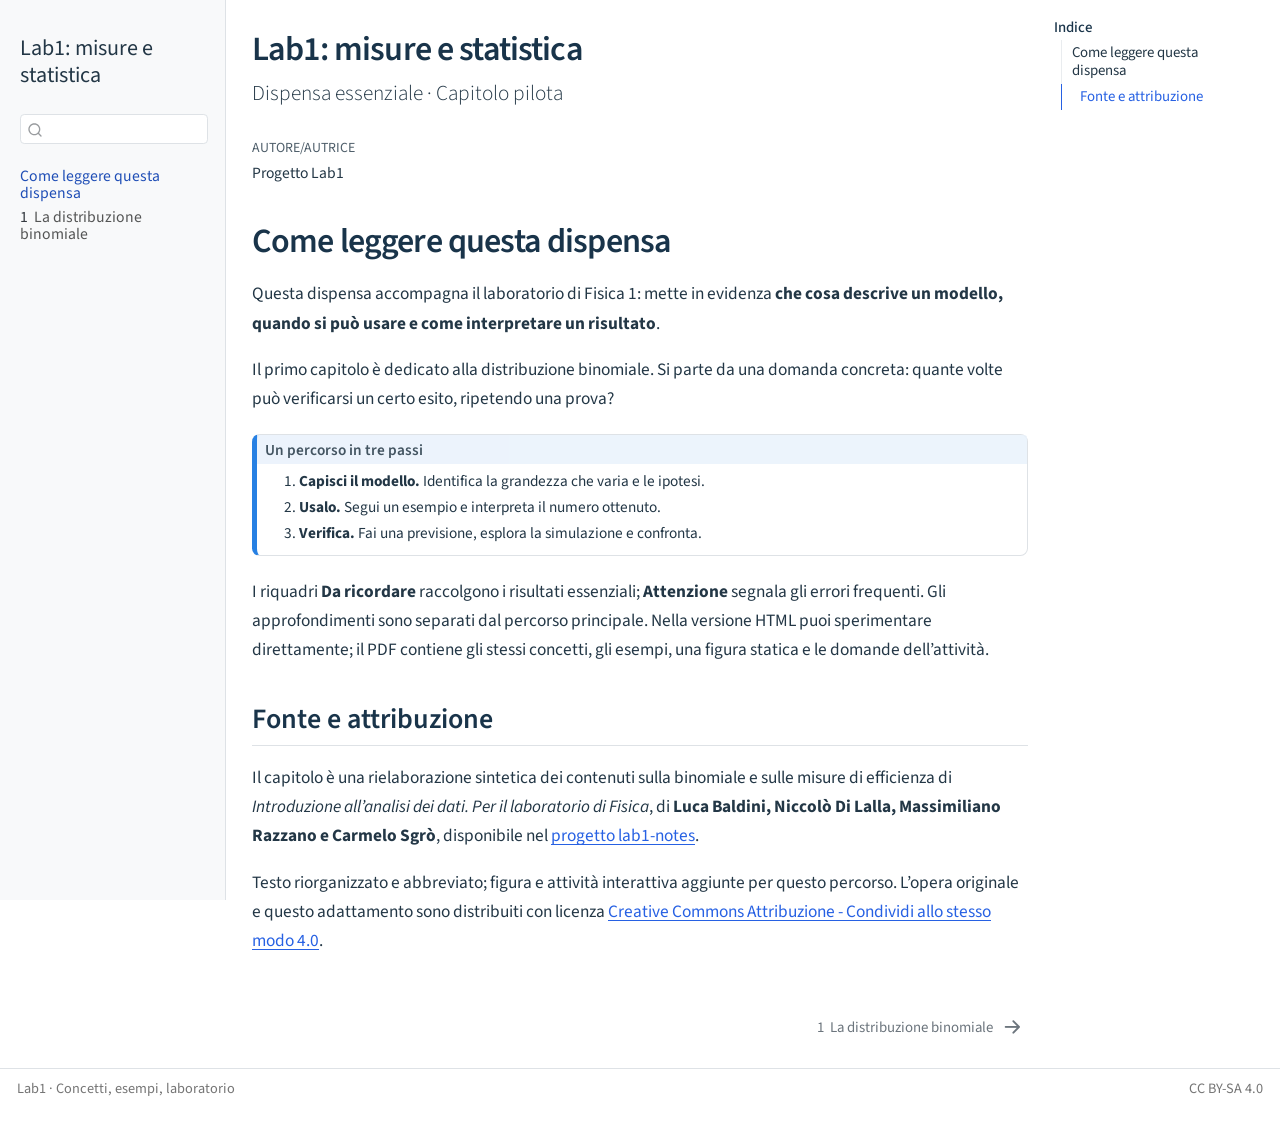
==== _book/index.html @ 95ddbf83 "first attempt" ====
<!DOCTYPE html>
<html xmlns="http://www.w3.org/1999/xhtml" lang="it" xml:lang="it"><head>

<meta charset="utf-8">
<meta name="generator" content="quarto-1.11.9">

<meta name="viewport" content="width=device-width, initial-scale=1.0, user-scalable=yes">

<meta name="author" content="Progetto Lab1">

<title>Lab1: misure e statistica</title>
<style>
/* Default styles provided by pandoc.
** See https://pandoc.org/MANUAL.html#variables-for-html for config info.
*/
span.smallcaps{font-variant: small-caps;}
div.columns{display: flex; gap: 1.5em;}
div.column{flex: auto;}
@media screen {
div.columns{gap: min(4vw, 1.5em);}
div.column{overflow-x: auto;}
}
div.hanging-indent{margin-left: 1.5em; text-indent: -1.5em;}
ul.task-list{list-style: none;}
ul.task-list li input[type="checkbox"] {
  width: 0.8em;
  margin: 0 0.8em 0.2em -1em; /* quarto-specific, see https://github.com/quarto-dev/quarto-cli/issues/4556 */ 
  vertical-align: middle;
}
</style>


<script src="site_libs/quarto-nav/quarto-nav.js"></script>
<script src="site_libs/quarto-nav/headroom.min.js"></script>
<script src="site_libs/clipboard/clipboard.min.js"></script>
<script src="site_libs/quarto-search/autocomplete.umd.js"></script>
<script src="site_libs/quarto-search/fuse.min.js"></script>
<script src="site_libs/quarto-search/quarto-search.js"></script>
<meta name="quarto:offset" content="./">
<link href="./capitoli/binomiale.html" rel="next">
<script src="site_libs/quarto-html/quarto.js" type="module"></script>
<script src="site_libs/quarto-html/tabsets/tabsets.js" type="module"></script>
<script src="site_libs/quarto-html/scrollable-regions/scrollable-regions.js" type="module"></script>
<script src="site_libs/quarto-html/popper.min.js"></script>
<script src="site_libs/quarto-html/tippy.umd.min.js"></script>
<script src="site_libs/quarto-html/anchor.min.js"></script>
<link href="site_libs/quarto-html/tippy.css" rel="stylesheet">
<link href="site_libs/quarto-html/quarto-syntax-highlighting-63b5708e65d6cd79cd7618c58d0c21e7.css" rel="stylesheet" id="quarto-text-highlighting-styles">
<script src="site_libs/bootstrap/bootstrap.min.js"></script>
<link href="site_libs/bootstrap/bootstrap-icons.css" rel="stylesheet">
<link href="site_libs/bootstrap/bootstrap-00c553cb56ae2b2fef4e3584dbe98d2f.min.css" rel="stylesheet" append-hash="true" id="quarto-bootstrap" data-mode="light">
<script id="quarto-search-options" type="application/json">{
  "location": "sidebar",
  "copy-button": false,
  "collapse-after": 3,
  "panel-placement": "start",
  "type": "textbox",
  "limit": 50,
  "keyboard-shortcut": [
    "f",
    "/",
    "s"
  ],
  "show-item-context": false,
  "language": {
    "search-no-results-text": "Nessun risultato",
    "search-matching-documents-text": "documenti trovati",
    "search-copy-link-title": "Copiare il link nella ricerca",
    "search-hide-matches-text": "Nascondere i risultati aggiuntivi",
    "search-more-match-text": "ci sono altri risultati in questo documento",
    "search-more-matches-text": "ulteriori risultati in questo documento",
    "search-clear-button-title": "Pulire",
    "search-text-placeholder": "",
    "search-detached-cancel-button-title": "Cancellare",
    "search-submit-button-title": "Inviare",
    "search-label": "Ricerca"
  }
}</script>


<link rel="stylesheet" href="assets/stile.css">
</head>

<body class="nav-sidebar docked quarto-light"><a id="quarto-skip-link" class="visually-hidden-focusable" href="#quarto-document-content">Vai al contenuto principale</a>

<div id="quarto-search-results"></div>
  <header id="quarto-header" class="headroom fixed-top">
  <nav class="quarto-secondary-nav" aria-label="Barra degli strumenti">
    <div class="container-fluid d-flex">
      <button type="button" class="quarto-btn-toggle btn" data-bs-toggle="collapse" role="button" data-bs-target=".quarto-sidebar-collapse-item" aria-controls="quarto-sidebar" aria-expanded="false" aria-label="Attiva/disattiva la barra laterale" onclick="if (window.quartoToggleHeadroom) { window.quartoToggleHeadroom(); }">
        <i class="bi bi-layout-text-sidebar-reverse"></i>
      </button>
        <nav class="quarto-page-breadcrumbs" aria-label="Percorso"><ol class="breadcrumb"><li class="breadcrumb-item"><a href="./index.html">Come leggere questa dispensa</a></li></ol></nav>
        <a class="flex-grow-1" data-bs-toggle="collapse" data-bs-target=".quarto-sidebar-collapse-item" onclick="if (window.quartoToggleHeadroom) { window.quartoToggleHeadroom(); }">      
        </a>
      <button type="button" class="btn quarto-search-button" aria-label="Ricerca" onclick="window.quartoOpenSearch();">
        <i class="bi bi-search"></i>
      </button>
    </div>
  </nav>
</header>
<!-- content -->
<div id="quarto-content" class="quarto-container page-columns page-rows-contents page-layout-article">
<!-- sidebar -->
  <nav id="quarto-sidebar" class="sidebar collapse collapse-horizontal quarto-sidebar-collapse-item sidebar-navigation docked overflow-auto" aria-label="Sito web">
    <div class="pt-lg-2 mt-2 text-left sidebar-header">
    <div class="sidebar-title mb-0 py-0">
      <a href="./">Lab1: misure e statistica</a> 
    </div>
      </div>
        <div class="mt-2 flex-shrink-0 align-items-center">
        <div class="sidebar-search">
        <div id="quarto-search" class="" title="Ricerca"></div>
        </div>
        </div>
    <div class="sidebar-menu-container"> 
    <ul class="list-unstyled mt-1">
        <li class="sidebar-item">
  <div class="sidebar-item-container"> 
  <a href="./index.html" class="sidebar-item-text sidebar-link active">
 <span class="menu-text">Come leggere questa dispensa</span></a>
  </div>
</li>
        <li class="sidebar-item">
  <div class="sidebar-item-container"> 
  <a href="./capitoli/binomiale.html" class="sidebar-item-text sidebar-link">
 <span class="menu-text"><span class="chapter-number">1</span>&nbsp; <span class="chapter-title">La distribuzione binomiale</span></span></a>
  </div>
</li>
    </ul>
    </div>
</nav>
<div id="quarto-sidebar-glass" class="quarto-sidebar-collapse-item" data-bs-toggle="collapse" data-bs-target=".quarto-sidebar-collapse-item"></div>
<!-- margin-sidebar -->
    <div id="quarto-margin-sidebar" class="sidebar margin-sidebar">
        <nav id="TOC" role="doc-toc" aria-labelledby="toc-title" class="toc-active">
    <h2 id="toc-title">Indice</h2>
   
  <ul class="collapse">
  <li><a href="#come-leggere-questa-dispensa" id="toc-come-leggere-questa-dispensa" class="nav-link active" data-scroll-target="#come-leggere-questa-dispensa">Come leggere questa dispensa</a>
  <ul class="collapse">
  <li><a href="#fonte-e-attribuzione" id="toc-fonte-e-attribuzione" class="nav-link" data-scroll-target="#fonte-e-attribuzione">Fonte e attribuzione</a></li>
  </ul></li>
  </ul>
</nav>
    </div>
<!-- main -->
<main class="content" id="quarto-document-content" tabindex="-1">

<header id="title-block-header" class="quarto-title-block default">
<div class="quarto-title">
<h1 class="title">Lab1: misure e statistica</h1>
<p class="subtitle lead">Dispensa essenziale · Capitolo pilota</p>
</div>



<div class="quarto-title-meta">

    <div>
    <div class="quarto-title-meta-heading">Autore/Autrice</div>
    <div class="quarto-title-meta-contents">
             <p>Progetto Lab1 </p>
          </div>
  </div>
    
  
    
  </div>
  


</header>


<section id="come-leggere-questa-dispensa" class="level1 unnumbered">
<h1 class="unnumbered">Come leggere questa dispensa</h1>
<p>Questa dispensa accompagna il laboratorio di Fisica 1: mette in evidenza <strong>che cosa descrive un modello, quando si può usare e come interpretare un risultato</strong>.</p>
<p>Il primo capitolo è dedicato alla distribuzione binomiale. Si parte da una domanda concreta: quante volte può verificarsi un certo esito, ripetendo una prova?</p>
<div class="callout callout-style-default callout-note no-icon callout-titled">
<div class="callout-header d-flex align-content-center">
<div class="callout-icon-container">
<i class="callout-icon no-icon"></i>
</div>
<div class="callout-title-container flex-fill">
<span class="screen-reader-only">Nota</span>Un percorso in tre passi
</div>
</div>
<div class="callout-body-container callout-body">
<ol type="1">
<li><strong>Capisci il modello.</strong> Identifica la grandezza che varia e le ipotesi.</li>
<li><strong>Usalo.</strong> Segui un esempio e interpreta il numero ottenuto.</li>
<li><strong>Verifica.</strong> Fai una previsione, esplora la simulazione e confronta.</li>
</ol>
</div>
</div>
<p>I riquadri <strong>Da ricordare</strong> raccolgono i risultati essenziali; <strong>Attenzione</strong> segnala gli errori frequenti. Gli approfondimenti sono separati dal percorso principale. Nella versione HTML puoi sperimentare direttamente; il PDF contiene gli stessi concetti, gli esempi, una figura statica e le domande dell’attività.</p>
<section id="fonte-e-attribuzione" class="level2 unnumbered">
<h2 class="unnumbered anchored" data-anchor-id="fonte-e-attribuzione">Fonte e attribuzione</h2>
<p>Il capitolo è una rielaborazione sintetica dei contenuti sulla binomiale e sulle misure di efficienza di <em>Introduzione all’analisi dei dati. Per il laboratorio di Fisica</em>, di <strong>Luca Baldini, Niccolò Di Lalla, Massimiliano Razzano e Carmelo Sgrò</strong>, disponibile nel <a href="https://github.com/unipi-physics-labs/lab1-notes">progetto lab1-notes</a>.</p>
<p>Testo riorganizzato e abbreviato; figura e attività interattiva aggiunte per questo percorso. L’opera originale e questo adattamento sono distribuiti con licenza <a href="https://creativecommons.org/licenses/by-sa/4.0/">Creative Commons Attribuzione - Condividi allo stesso modo 4.0</a>.</p>


</section>
</section>

</main> <!-- /main -->
<script>
// Accept only layout messages from this page's simulation frame.
window.addEventListener('message', function (event) {
  const frame = document.getElementById('binomiale-frame');
  if (!frame || event.source !== frame.contentWindow) return;
  const message = event.data;
  if (!message || message.type !== 'lab1:height' || !Number.isFinite(message.height)) return;
  if (message.height < 200 || message.height > 12000) return;
  frame.style.height = Math.ceil(message.height) + 'px';
});
</script>
<script id="quarto-html-after-body" type="application/javascript">
  window.document.addEventListener("DOMContentLoaded", function (event) {
    const icon = "";
    const anchorJS = new window.AnchorJS();
    anchorJS.options = {
      placement: 'right',
      icon: icon
    };
    anchorJS.add('.anchored');
    const isCodeAnnotation = (el) => {
      for (const clz of el.classList) {
        if (clz.startsWith('code-annotation-')) {                     
          return true;
        }
      }
      return false;
    }
    const onCopySuccess = function(e) {
      // button target
      const button = e.trigger;
      // don't keep focus
      button.blur();
      // flash "checked"
      button.classList.add('code-copy-button-checked');
      var currentTitle = button.getAttribute("title");
      button.setAttribute("title", "Copiato!");
      let tooltip;
      if (window.bootstrap) {
        button.setAttribute("data-bs-toggle", "tooltip");
        button.setAttribute("data-bs-placement", "left");
        button.setAttribute("data-bs-title", "Copiato!");
        tooltip = new bootstrap.Tooltip(button, 
          { trigger: "manual", 
            customClass: "code-copy-button-tooltip",
            offset: [0, -8]});
        tooltip.show();    
      }
      setTimeout(function() {
        if (tooltip) {
          tooltip.hide();
          button.removeAttribute("data-bs-title");
          button.removeAttribute("data-bs-toggle");
          button.removeAttribute("data-bs-placement");
        }
        button.setAttribute("title", currentTitle);
        button.classList.remove('code-copy-button-checked');
      }, 1000);
      // clear code selection
      e.clearSelection();
    }
    const getTextToCopy = function(trigger) {
      const outerScaffold = trigger.parentElement.cloneNode(true);
      const codeEl = outerScaffold.querySelector('code');
      for (const childEl of codeEl.children) {
        if (isCodeAnnotation(childEl)) {
          childEl.remove();
        }
      }
      return codeEl.innerText;
    }
    const clipboard = new window.ClipboardJS('.code-copy-button:not([data-in-quarto-modal])', {
      text: getTextToCopy
    });
    clipboard.on('success', onCopySuccess);
    if (window.document.getElementById('quarto-embedded-source-code-modal')) {
      const clipboardModal = new window.ClipboardJS('.code-copy-button[data-in-quarto-modal]', {
        text: getTextToCopy,
        container: window.document.getElementById('quarto-embedded-source-code-modal')
      });
      clipboardModal.on('success', onCopySuccess);
    }
      var localhostRegex = new RegExp(/^(?:http|https):\/\/localhost\:?[0-9]*\//);
      var mailtoRegex = new RegExp(/^mailto:/);
        var filterRegex = new RegExp('/' + window.location.host + '/');
      var isInternal = (href) => {
          return filterRegex.test(href) || localhostRegex.test(href) || mailtoRegex.test(href);
      }
      // Inspect non-navigation links and adorn them if external
      window.quartoDecorateExternalLinks = function (root) {
     var links = (root || window.document).querySelectorAll('a[href]:not(.nav-link):not(.navbar-brand):not(.toc-action):not(.sidebar-link):not(.sidebar-item-toggle):not(.pagination-link):not(.no-external):not([aria-hidden]):not(.dropdown-item):not(.quarto-navigation-tool):not(.about-link)');
      for (var i=0; i<links.length; i++) {
        const link = links[i];
        if (!isInternal(link.href)) {
          // undo the damage that might have been done by quarto-nav.js in the case of
          // links that we want to consider external
          if (link.dataset.originalHref !== undefined) {
            link.href = link.dataset.originalHref;
          }
          if (!link.classList.contains('no-external-icon')) {
          }
        }
      }
      };
      window.quartoDecorateExternalLinks(window.document);
    // Esc closes the popup (WCAG 1.4.13) and focus leaving both trigger and
    // popup closes it (WCAG 2.4.11); tippy handles neither for interactive popups.
    const hideOnEscAndFocusOut = {
      name: 'hideOnEscAndFocusOut',
      defaultValue: true,
      fn(instance) {
        const dismiss = () => {
          // A show scheduled by the trigger delay would otherwise reopen it
          instance.clearDelayTimeouts();
          instance.hide();
        };
        const onKeyDown = (event) => {
          if (event.key !== 'Escape') {
            return;
          }
          // Keep Esc from also reaching page handlers (e.g. reveal.js overview),
          // except an open reveal.js slide menu, which Esc should close too.
          // The menu handles keys only when its keyboard option is on.
          const menuHandlesEsc = window.Reveal?.getPlugin?.('menu')?.isOpen() &&
            window.Reveal.getConfig().menu?.keyboard !== false;
          if (!menuHandlesEsc) {
            event.stopPropagation();
          }
          if (instance.popper.contains(window.document.activeElement)) {
            // Disabled while refocusing so the focus trigger does not reopen it
            instance.disable();
            instance.reference.focus();
            instance.enable();
          }
          dismiss();
        };
        const onFocusOut = (event) => {
          const target = event.relatedTarget;
          if (target && !instance.reference.contains(target) &&
              !instance.popper.contains(target)) {
            dismiss();
          }
        };
        // On the trigger too: a click trigger (code-annotations: select) has no
        // blur handling. Attached for the instance's lifetime so leaving the
        // trigger also cancels a show still pending on the trigger delay.
        instance.reference.addEventListener('focusout', onFocusOut);
        return {
          onShow() {
            window.document.addEventListener('keydown', onKeyDown, true);
            instance.popper.addEventListener('focusout', onFocusOut);
          },
          onHide() {
            window.document.removeEventListener('keydown', onKeyDown, true);
            instance.popper.removeEventListener('focusout', onFocusOut);
          },
          onDestroy() {
            instance.reference.removeEventListener('focusout', onFocusOut);
          },
        };
      },
    };
    function tippyHover(el, contentFn, onTriggerFn, onUntriggerFn) {
      const config = {
        allowHTML: true,
        maxWidth: 500,
        delay: 100,
        arrow: false,
        appendTo: function(el) {
            return el.parentElement;
        },
        interactive: true,
        interactiveBorder: 10,
        theme: 'quarto',
        placement: 'bottom-start',
        plugins: [hideOnEscAndFocusOut],
      };
      if (contentFn) {
        config.content = contentFn;
      }
      if (onTriggerFn) {
        config.onTrigger = onTriggerFn;
      }
      if (onUntriggerFn) {
        config.onUntrigger = onUntriggerFn;
      }
      window.tippy(el, config); 
    }
    const noterefs = window.document.querySelectorAll('a[role="doc-noteref"]');
    for (var i=0; i<noterefs.length; i++) {
      const ref = noterefs[i];
      tippyHover(ref, function() {
        // use id or data attribute instead here
        let href = ref.getAttribute('data-footnote-href') || ref.getAttribute('href');
        try { href = new URL(href).hash; } catch {}
        const id = href.replace(/^#\/?/, "");
        const note = window.document.getElementById(id);
        if (note) {
          return note.innerHTML;
        } else {
          return "";
        }
      });
    }
    const xrefs = window.document.querySelectorAll('a.quarto-xref');
    const processXRef = (id, note) => {
      // Strip column container classes
      const stripColumnClz = (el) => {
        el.classList.remove("page-full", "page-columns");
        if (el.children) {
          for (const child of el.children) {
            stripColumnClz(child);
          }
        }
      }
      stripColumnClz(note)
      if (id === null || id.startsWith('sec-')) {
        // Special case sections, only their first couple elements
        const container = document.createElement("div");
        if (note.children && note.children.length > 2) {
          container.appendChild(note.children[0].cloneNode(true));
          for (let i = 1; i < note.children.length; i++) {
            const child = note.children[i];
            if (child.tagName === "P" && child.innerText === "") {
              continue;
            } else {
              container.appendChild(child.cloneNode(true));
              break;
            }
          }
          if (window.Quarto?.typesetMath) {
            window.Quarto.typesetMath(container);
          }
          return container.innerHTML
        } else {
          if (window.Quarto?.typesetMath) {
            window.Quarto.typesetMath(note);
          }
          return note.innerHTML;
        }
      } else {
        // Remove any anchor links if they are present
        const anchorLink = note.querySelector('a.anchorjs-link');
        if (anchorLink) {
          anchorLink.remove();
        }
        if (window.Quarto?.typesetMath) {
          window.Quarto.typesetMath(note);
        }
        if (note.classList.contains("callout")) {
          return note.outerHTML;
        } else {
          return note.innerHTML;
        }
      }
    }
    for (var i=0; i<xrefs.length; i++) {
      const xref = xrefs[i];
      tippyHover(xref, undefined, function(instance) {
        instance.disable();
        let url = xref.getAttribute('href');
        let hash = undefined; 
        if (url.startsWith('#')) {
          hash = url;
        } else {
          try { hash = new URL(url).hash; } catch {}
        }
        if (hash) {
          const id = hash.replace(/^#\/?/, "");
          const note = window.document.getElementById(id);
          if (note !== null) {
            try {
              const html = processXRef(id, note.cloneNode(true));
              instance.setContent(html);
            } finally {
              instance.enable();
              instance.show();
            }
          } else {
            // See if we can fetch this
            fetch(url.split('#')[0])
            .then(res => res.text())
            .then(html => {
              const parser = new DOMParser();
              const htmlDoc = parser.parseFromString(html, "text/html");
              const note = htmlDoc.getElementById(id);
              if (note !== null) {
                const html = processXRef(id, note);
                instance.setContent(html);
              } 
            }).finally(() => {
              instance.enable();
              instance.show();
            });
          }
        } else {
          // See if we can fetch a full url (with no hash to target)
          // This is a special case and we should probably do some content thinning / targeting
          fetch(url)
          .then(res => res.text())
          .then(html => {
            const parser = new DOMParser();
            const htmlDoc = parser.parseFromString(html, "text/html");
            const note = htmlDoc.querySelector('main.content');
            if (note !== null) {
              // This should only happen for chapter cross references
              // (since there is no id in the URL)
              // remove the first header
              if (note.children.length > 0 && note.children[0].tagName === "HEADER") {
                note.children[0].remove();
              }
              const html = processXRef(null, note);
              instance.setContent(html);
            } 
          }).finally(() => {
            instance.enable();
            instance.show();
          });
        }
      }, function(instance) {
      });
    }
        let selectedAnnoteEl;
        const selectorForAnnotation = ( cell, annotation) => {
          let cellAttr = 'data-code-cell="' + cell + '"';
          let lineAttr = 'data-code-annotation="' +  annotation + '"';
          const selector = 'span[' + cellAttr + '][' + lineAttr + ']';
          return selector;
        }
        const selectCodeLines = (annoteEl) => {
          const doc = window.document;
          const targetCell = annoteEl.getAttribute("data-target-cell");
          const targetAnnotation = annoteEl.getAttribute("data-target-annotation");
          const annoteSpan = window.document.querySelector(selectorForAnnotation(targetCell, targetAnnotation));
          const lines = annoteSpan.getAttribute("data-code-lines").split(",");
          const lineIds = lines.map((line) => {
            return targetCell + "-" + line;
          })
          // Each band is positioned against its own containing block, which is
          // not the offsetParent of the lines, so place it from client rects.
          const placeBand = (band, firstEl, lastEl, codeBlock) => {
            const container = band.offsetParent;
            if (container === null) {
              return;
            }
            const containerRect = container.getBoundingClientRect();
            // Reveal.js scales slides with a transform, so convert client
            // pixels back to the CSS pixels of the container.
            const scale = containerRect.height / container.offsetHeight || 1;
            const firstRect = firstEl.getBoundingClientRect();
            const lastRect = lastEl.getBoundingClientRect();
            const top = (firstRect.top - containerRect.top) / scale - container.clientTop + container.scrollTop;
            const height = (lastRect.bottom - firstRect.top) / scale;
            band.style.top = top - 2 + "px";
            band.style.height = height + 4 + "px";
            if (codeBlock) {
              // Without the copy button wrapper, the containing block is wider
              // than the code block, so span the code block explicitly.
              const blockRect = codeBlock.getBoundingClientRect();
              band.style.left = (blockRect.left - containerRect.left) / scale - container.clientLeft + container.scrollLeft + "px";
              band.style.width = blockRect.width / scale + "px";
            }
          };
          if (lineIds.length > 0) {
            const el = window.document.getElementById(lineIds[0]);
            const lastEl = window.document.getElementById(lineIds[lineIds.length - 1]);
            const parent = el.parentElement.parentElement;
            // cook up a div (if necessary) and position it
            let div = window.document.getElementById("code-annotation-line-highlight");
            if (div === null) {
              div = window.document.createElement("div");
              div.setAttribute("id", "code-annotation-line-highlight");
              div.style.position = 'absolute';
              parent.appendChild(div);
            }
            placeBand(div, el, lastEl, parent.closest("div.sourceCode") || parent);
            let gutterDiv = window.document.getElementById("code-annotation-line-highlight-gutter");
            if (gutterDiv === null) {
              gutterDiv = window.document.createElement("div");
              gutterDiv.setAttribute("id", "code-annotation-line-highlight-gutter");
              gutterDiv.style.position = 'absolute';
              const codeCell = window.document.getElementById(targetCell);
              const gutter = codeCell.querySelector('.code-annotation-gutter');
              gutter.appendChild(gutterDiv);
            }
            placeBand(gutterDiv, el, lastEl);
            selectedAnnoteEl = annoteEl;
          }
        };
        const unselectCodeLines = () => {
          const elementsIds = ["code-annotation-line-highlight", "code-annotation-line-highlight-gutter"];
          elementsIds.forEach((elId) => {
            const div = window.document.getElementById(elId);
            if (div) {
              div.remove();
            }
          });
          selectedAnnoteEl = undefined;
        };
          // Handle positioning of the toggle
      window.addEventListener(
        "resize",
        throttle(() => {
          elRect = undefined;
          if (selectedAnnoteEl) {
            selectCodeLines(selectedAnnoteEl);
          }
        }, 10)
      );
      function throttle(fn, ms) {
      let throttle = false;
      let timer;
        return (...args) => {
          if(!throttle) { // first call gets through
              fn.apply(this, args);
              throttle = true;
          } else { // all the others get throttled
              if(timer) clearTimeout(timer); // cancel #2
              timer = setTimeout(() => {
                fn.apply(this, args);
                timer = throttle = false;
              }, ms);
          }
        };
      }
        // Attach click handler to the DT
        const annoteDls = window.document.querySelectorAll('dt[data-target-cell]');
        for (const annoteDlNode of annoteDls) {
          annoteDlNode.addEventListener('click', (event) => {
            const clickedEl = event.target;
            if (clickedEl !== selectedAnnoteEl) {
              unselectCodeLines();
              const activeEl = window.document.querySelector('dt[data-target-cell].code-annotation-active');
              if (activeEl) {
                activeEl.classList.remove('code-annotation-active');
              }
              selectCodeLines(clickedEl);
              clickedEl.classList.add('code-annotation-active');
            } else {
              // Unselect the line
              unselectCodeLines();
              clickedEl.classList.remove('code-annotation-active');
            }
          });
        }
    const findCites = (el) => {
      const parentEl = el.parentElement;
      if (parentEl) {
        const cites = parentEl.dataset.cites;
        if (cites) {
          return {
            el,
            cites: cites.split(' ')
          };
        } else {
          return findCites(el.parentElement)
        }
      } else {
        return undefined;
      }
    };
    var bibliorefs = window.document.querySelectorAll('a[role="doc-biblioref"]');
    for (var i=0; i<bibliorefs.length; i++) {
      const ref = bibliorefs[i];
      const citeInfo = findCites(ref);
      if (citeInfo) {
        tippyHover(citeInfo.el, function() {
          var popup = window.document.createElement('div');
          citeInfo.cites.forEach(function(cite) {
            var citeDiv = window.document.createElement('div');
            citeDiv.classList.add('hanging-indent');
            citeDiv.classList.add('csl-entry');
            var biblioDiv = window.document.getElementById('ref-' + cite);
            if (biblioDiv) {
              citeDiv.innerHTML = biblioDiv.innerHTML;
            }
            popup.appendChild(citeDiv);
          });
          return popup.innerHTML;
        });
      }
    }
  });
  </script>
  <script type="application/javascript">
  window.quartoScrollableRegionsLabels = {"code":"Codice scorrevole","output":"Uscita scorrevole"};
  </script>
<nav class="page-navigation" aria-label="Pagina">
  <div class="nav-page nav-page-previous">
  </div>
  <div class="nav-page nav-page-next">
      <a href="./capitoli/binomiale.html" class="pagination-link" aria-label="La distribuzione binomiale">
        <span class="nav-page-text"><span class="chapter-number">1</span>&nbsp; <span class="chapter-title">La distribuzione binomiale</span></span> <i class="bi bi-arrow-right-short"></i>
      </a>
  </div>
</nav>
</div> <!-- /content -->
<footer class="footer">
  <div class="nav-footer">
    <div class="nav-footer-left">
<p>Lab1 · Concetti, esempi, laboratorio</p>
</div>   
    <div class="nav-footer-center">
      &nbsp;
    </div>
    <div class="nav-footer-right">
<p>CC BY-SA 4.0</p>
</div>
  </div>
</footer>




</body></html>
---- _book/site_libs/quarto-html/tippy.css ----
.tippy-box[data-animation=fade][data-state=hidden]{opacity:0}[data-tippy-root]{max-width:calc(100vw - 10px)}.tippy-box{position:relative;background-color:#333;color:#fff;border-radius:4px;font-size:14px;line-height:1.4;white-space:normal;outline:0;transition-property:transform,visibility,opacity}.tippy-box[data-placement^=top]>.tippy-arrow{bottom:0}.tippy-box[data-placement^=top]>.tippy-arrow:before{bottom:-7px;left:0;border-width:8px 8px 0;border-top-color:initial;transform-origin:center top}.tippy-box[data-placement^=bottom]>.tippy-arrow{top:0}.tippy-box[data-placement^=bottom]>.tippy-arrow:before{top:-7px;left:0;border-width:0 8px 8px;border-bottom-color:initial;transform-origin:center bottom}.tippy-box[data-placement^=left]>.tippy-arrow{right:0}.tippy-box[data-placement^=left]>.tippy-arrow:before{border-width:8px 0 8px 8px;border-left-color:initial;right:-7px;transform-origin:center left}.tippy-box[data-placement^=right]>.tippy-arrow{left:0}.tippy-box[data-placement^=right]>.tippy-arrow:before{left:-7px;border-width:8px 8px 8px 0;border-right-color:initial;transform-origin:center right}.tippy-box[data-inertia][data-state=visible]{transition-timing-function:cubic-bezier(.54,1.5,.38,1.11)}.tippy-arrow{width:16px;height:16px;color:#333}.tippy-arrow:before{content:"";position:absolute;border-color:transparent;border-style:solid}.tippy-content{position:relative;padding:5px 9px;z-index:1}
---- _book/site_libs/quarto-html/quarto-syntax-highlighting-63b5708e65d6cd79cd7618c58d0c21e7.css ----
/* quarto syntax highlight colors */
:root {
  --quarto-hl-ot-color: #003B4F;
  --quarto-hl-at-color: #657422;
  --quarto-hl-ss-color: #20794D;
  --quarto-hl-an-color: #5E5E5E;
  --quarto-hl-fu-color: #4758AB;
  --quarto-hl-st-color: #20794D;
  --quarto-hl-cf-color: #003B4F;
  --quarto-hl-op-color: #5E5E5E;
  --quarto-hl-er-color: #AD0000;
  --quarto-hl-bn-color: #AD0000;
  --quarto-hl-al-color: #AD0000;
  --quarto-hl-va-color: #111111;
  --quarto-hl-bu-color: inherit;
  --quarto-hl-ex-color: inherit;
  --quarto-hl-pp-color: #AD0000;
  --quarto-hl-in-color: #5E5E5E;
  --quarto-hl-vs-color: #20794D;
  --quarto-hl-wa-color: #5E5E5E;
  --quarto-hl-do-color: #5E5E5E;
  --quarto-hl-im-color: #00769E;
  --quarto-hl-ch-color: #20794D;
  --quarto-hl-dt-color: #AD0000;
  --quarto-hl-fl-color: #AD0000;
  --quarto-hl-co-color: #5E5E5E;
  --quarto-hl-cv-color: #5E5E5E;
  --quarto-hl-cn-color: #8f5902;
  --quarto-hl-sc-color: #5E5E5E;
  --quarto-hl-dv-color: #AD0000;
  --quarto-hl-kw-color: #003B4F;
}

/* other quarto variables */
:root {
  --quarto-font-monospace: SFMono-Regular, Menlo, Monaco, Consolas, "Liberation Mono", "Courier New", monospace;
}

/* syntax highlight based on Pandoc's rules */
pre > code.sourceCode > span {
  color: #003B4F;
}

code.sourceCode > span {
  color: #003B4F;
}

div.sourceCode,
div.sourceCode pre.sourceCode {
  color: #003B4F;
}

/* Normal */
code span {
  color: #003B4F;
}

/* Alert */
code span.al {
  color: #AD0000;
  font-style: inherit;
}

/* Annotation */
code span.an {
  color: #5E5E5E;
  font-style: inherit;
}

/* Attribute */
code span.at {
  color: #657422;
  font-style: inherit;
}

/* BaseN */
code span.bn {
  color: #AD0000;
  font-style: inherit;
}

/* BuiltIn */
code span.bu {
  font-style: inherit;
}

/* ControlFlow */
code span.cf {
  color: #003B4F;
  font-weight: bold;
  font-style: inherit;
}

/* Char */
code span.ch {
  color: #20794D;
  font-style: inherit;
}

/* Constant */
code span.cn {
  color: #8f5902;
  font-style: inherit;
}

/* Comment */
code span.co {
  color: #5E5E5E;
  font-style: inherit;
}

/* CommentVar */
code span.cv {
  color: #5E5E5E;
  font-style: italic;
}

/* Documentation */
code span.do {
  color: #5E5E5E;
  font-style: italic;
}

/* DataType */
code span.dt {
  color: #AD0000;
  font-style: inherit;
}

/* DecVal */
code span.dv {
  color: #AD0000;
  font-style: inherit;
}

/* Error */
code span.er {
  color: #AD0000;
  font-style: inherit;
}

/* Extension */
code span.ex {
  font-style: inherit;
}

/* Float */
code span.fl {
  color: #AD0000;
  font-style: inherit;
}

/* Function */
code span.fu {
  color: #4758AB;
  font-style: inherit;
}

/* Import */
code span.im {
  color: #00769E;
  font-style: inherit;
}

/* Information */
code span.in {
  color: #5E5E5E;
  font-style: inherit;
}

/* Keyword */
code span.kw {
  color: #003B4F;
  font-weight: bold;
  font-style: inherit;
}

/* Operator */
code span.op {
  color: #5E5E5E;
  font-style: inherit;
}

/* Other */
code span.ot {
  color: #003B4F;
  font-style: inherit;
}

/* Preprocessor */
code span.pp {
  color: #AD0000;
  font-style: inherit;
}

/* SpecialChar */
code span.sc {
  color: #5E5E5E;
  font-style: inherit;
}

/* SpecialString */
code span.ss {
  color: #20794D;
  font-style: inherit;
}

/* String */
code span.st {
  color: #20794D;
  font-style: inherit;
}

/* Variable */
code span.va {
  color: #111111;
  font-style: inherit;
}

/* VerbatimString */
code span.vs {
  color: #20794D;
  font-style: inherit;
}

/* Warning */
code span.wa {
  color: #5E5E5E;
  font-style: italic;
}

.prevent-inlining {
  content: "</";
}

/*# sourceMappingURL=054cc16b9e9817627be6994582d2ffb5.css.map */
---- _book/assets/stile.css ----
:root { --lab-ink: #19344a; --lab-blue: #1c6580; --lab-light: #edf5f7; }
body { color: #233746; font-size: 1.02rem; line-height: 1.68; }
h1, h2, h3 { color: var(--lab-ink); }
h1 { letter-spacing: -.025em; }
h2 { margin-top: 2.2rem; }
.sidebar-title { font-weight: 700; }
.callout { border-radius: .45rem; }
.callout-title { font-weight: 650; }
.lab-open { display: inline-block; margin: .6rem 0 1rem; font-weight: 600; }
.lab-frame { display: block; border-radius: .6rem; background: #f4f6fa; }
.figure-caption { line-height: 1.45; font-size: .86rem; }
table { font-size: .95rem; }
@media (min-width: 992px) { .page-columns { --bs-body-font-size: 1rem; } }
@media print { .lab-frame, .lab-open { display: none; } }
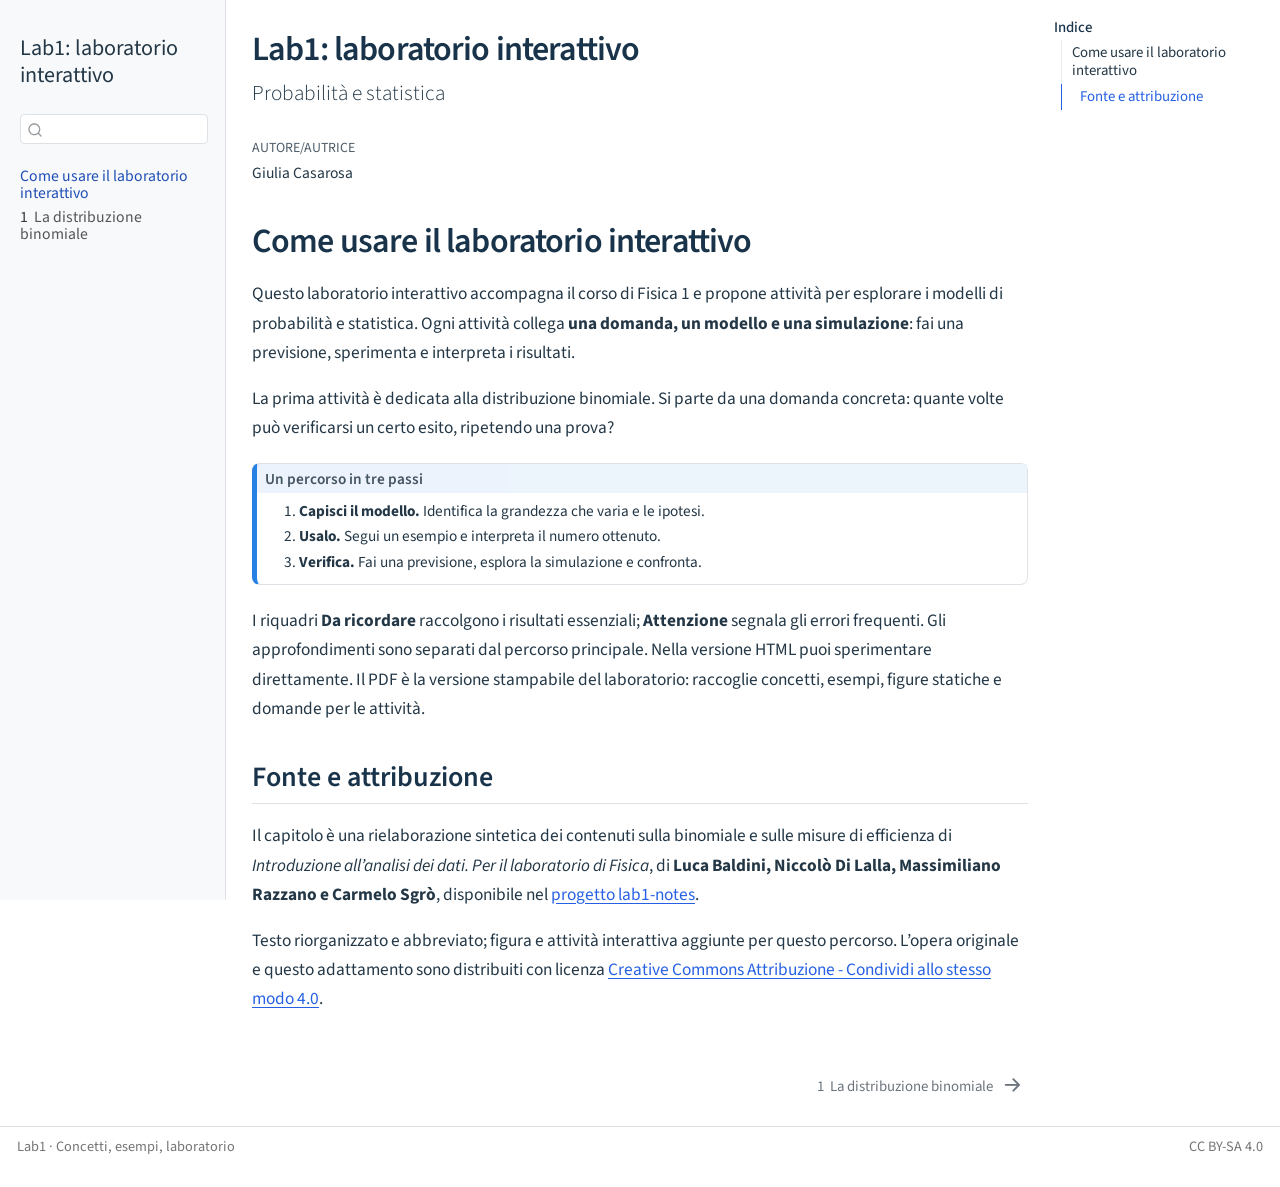
==== commit 878947ef: "dispensa a interattivo" ====
--- a/_book/index.html
+++ b/_book/index.html
@@ -6,9 +6,9 @@
 
 <meta name="viewport" content="width=device-width, initial-scale=1.0, user-scalable=yes">
 
-<meta name="author" content="Progetto Lab1">
-
-<title>Lab1: misure e statistica</title>
+<meta name="author" content="Giulia Casarosa">
+
+<title>Lab1: laboratorio interattivo</title>
 <style>
 /* Default styles provided by pandoc.
 ** See https://pandoc.org/MANUAL.html#variables-for-html for config info.
@@ -90,7 +90,7 @@
       <button type="button" class="quarto-btn-toggle btn" data-bs-toggle="collapse" role="button" data-bs-target=".quarto-sidebar-collapse-item" aria-controls="quarto-sidebar" aria-expanded="false" aria-label="Attiva/disattiva la barra laterale" onclick="if (window.quartoToggleHeadroom) { window.quartoToggleHeadroom(); }">
         <i class="bi bi-layout-text-sidebar-reverse"></i>
       </button>
-        <nav class="quarto-page-breadcrumbs" aria-label="Percorso"><ol class="breadcrumb"><li class="breadcrumb-item"><a href="./index.html">Come leggere questa dispensa</a></li></ol></nav>
+        <nav class="quarto-page-breadcrumbs" aria-label="Percorso"><ol class="breadcrumb"><li class="breadcrumb-item"><a href="./index.html">Come usare il laboratorio interattivo</a></li></ol></nav>
         <a class="flex-grow-1" data-bs-toggle="collapse" data-bs-target=".quarto-sidebar-collapse-item" onclick="if (window.quartoToggleHeadroom) { window.quartoToggleHeadroom(); }">      
         </a>
       <button type="button" class="btn quarto-search-button" aria-label="Ricerca" onclick="window.quartoOpenSearch();">
@@ -105,7 +105,7 @@
   <nav id="quarto-sidebar" class="sidebar collapse collapse-horizontal quarto-sidebar-collapse-item sidebar-navigation docked overflow-auto" aria-label="Sito web">
     <div class="pt-lg-2 mt-2 text-left sidebar-header">
     <div class="sidebar-title mb-0 py-0">
-      <a href="./">Lab1: misure e statistica</a> 
+      <a href="./">Lab1: laboratorio interattivo</a> 
     </div>
       </div>
         <div class="mt-2 flex-shrink-0 align-items-center">
@@ -118,7 +118,7 @@
         <li class="sidebar-item">
   <div class="sidebar-item-container"> 
   <a href="./index.html" class="sidebar-item-text sidebar-link active">
- <span class="menu-text">Come leggere questa dispensa</span></a>
+ <span class="menu-text">Come usare il laboratorio interattivo</span></a>
   </div>
 </li>
         <li class="sidebar-item">
@@ -137,7 +137,7 @@
     <h2 id="toc-title">Indice</h2>
    
   <ul class="collapse">
-  <li><a href="#come-leggere-questa-dispensa" id="toc-come-leggere-questa-dispensa" class="nav-link active" data-scroll-target="#come-leggere-questa-dispensa">Come leggere questa dispensa</a>
+  <li><a href="#come-usare-il-laboratorio-interattivo" id="toc-come-usare-il-laboratorio-interattivo" class="nav-link active" data-scroll-target="#come-usare-il-laboratorio-interattivo">Come usare il laboratorio interattivo</a>
   <ul class="collapse">
   <li><a href="#fonte-e-attribuzione" id="toc-fonte-e-attribuzione" class="nav-link" data-scroll-target="#fonte-e-attribuzione">Fonte e attribuzione</a></li>
   </ul></li>
@@ -149,8 +149,8 @@
 
 <header id="title-block-header" class="quarto-title-block default">
 <div class="quarto-title">
-<h1 class="title">Lab1: misure e statistica</h1>
-<p class="subtitle lead">Dispensa essenziale · Capitolo pilota</p>
+<h1 class="title">Lab1: laboratorio interattivo</h1>
+<p class="subtitle lead">Probabilità e statistica</p>
 </div>
 
 
@@ -160,7 +160,7 @@
     <div>
     <div class="quarto-title-meta-heading">Autore/Autrice</div>
     <div class="quarto-title-meta-contents">
-             <p>Progetto Lab1 </p>
+             <p>Giulia Casarosa </p>
           </div>
   </div>
     
@@ -173,10 +173,10 @@
 </header>
 
 
-<section id="come-leggere-questa-dispensa" class="level1 unnumbered">
-<h1 class="unnumbered">Come leggere questa dispensa</h1>
-<p>Questa dispensa accompagna il laboratorio di Fisica 1: mette in evidenza <strong>che cosa descrive un modello, quando si può usare e come interpretare un risultato</strong>.</p>
-<p>Il primo capitolo è dedicato alla distribuzione binomiale. Si parte da una domanda concreta: quante volte può verificarsi un certo esito, ripetendo una prova?</p>
+<section id="come-usare-il-laboratorio-interattivo" class="level1 unnumbered">
+<h1 class="unnumbered">Come usare il laboratorio interattivo</h1>
+<p>Questo laboratorio interattivo accompagna il corso di Fisica 1 e propone attività per esplorare i modelli di probabilità e statistica. Ogni attività collega <strong>una domanda, un modello e una simulazione</strong>: fai una previsione, sperimenta e interpreta i risultati.</p>
+<p>La prima attività è dedicata alla distribuzione binomiale. Si parte da una domanda concreta: quante volte può verificarsi un certo esito, ripetendo una prova?</p>
 <div class="callout callout-style-default callout-note no-icon callout-titled">
 <div class="callout-header d-flex align-content-center">
 <div class="callout-icon-container">
@@ -194,7 +194,7 @@
 </ol>
 </div>
 </div>
-<p>I riquadri <strong>Da ricordare</strong> raccolgono i risultati essenziali; <strong>Attenzione</strong> segnala gli errori frequenti. Gli approfondimenti sono separati dal percorso principale. Nella versione HTML puoi sperimentare direttamente; il PDF contiene gli stessi concetti, gli esempi, una figura statica e le domande dell’attività.</p>
+<p>I riquadri <strong>Da ricordare</strong> raccolgono i risultati essenziali; <strong>Attenzione</strong> segnala gli errori frequenti. Gli approfondimenti sono separati dal percorso principale. Nella versione HTML puoi sperimentare direttamente. Il PDF è la versione stampabile del laboratorio: raccoglie concetti, esempi, figure statiche e domande per le attività.</p>
 <section id="fonte-e-attribuzione" class="level2 unnumbered">
 <h2 class="unnumbered anchored" data-anchor-id="fonte-e-attribuzione">Fonte e attribuzione</h2>
 <p>Il capitolo è una rielaborazione sintetica dei contenuti sulla binomiale e sulle misure di efficienza di <em>Introduzione all’analisi dei dati. Per il laboratorio di Fisica</em>, di <strong>Luca Baldini, Niccolò Di Lalla, Massimiliano Razzano e Carmelo Sgrò</strong>, disponibile nel <a href="https://github.com/unipi-physics-labs/lab1-notes">progetto lab1-notes</a>.</p>
